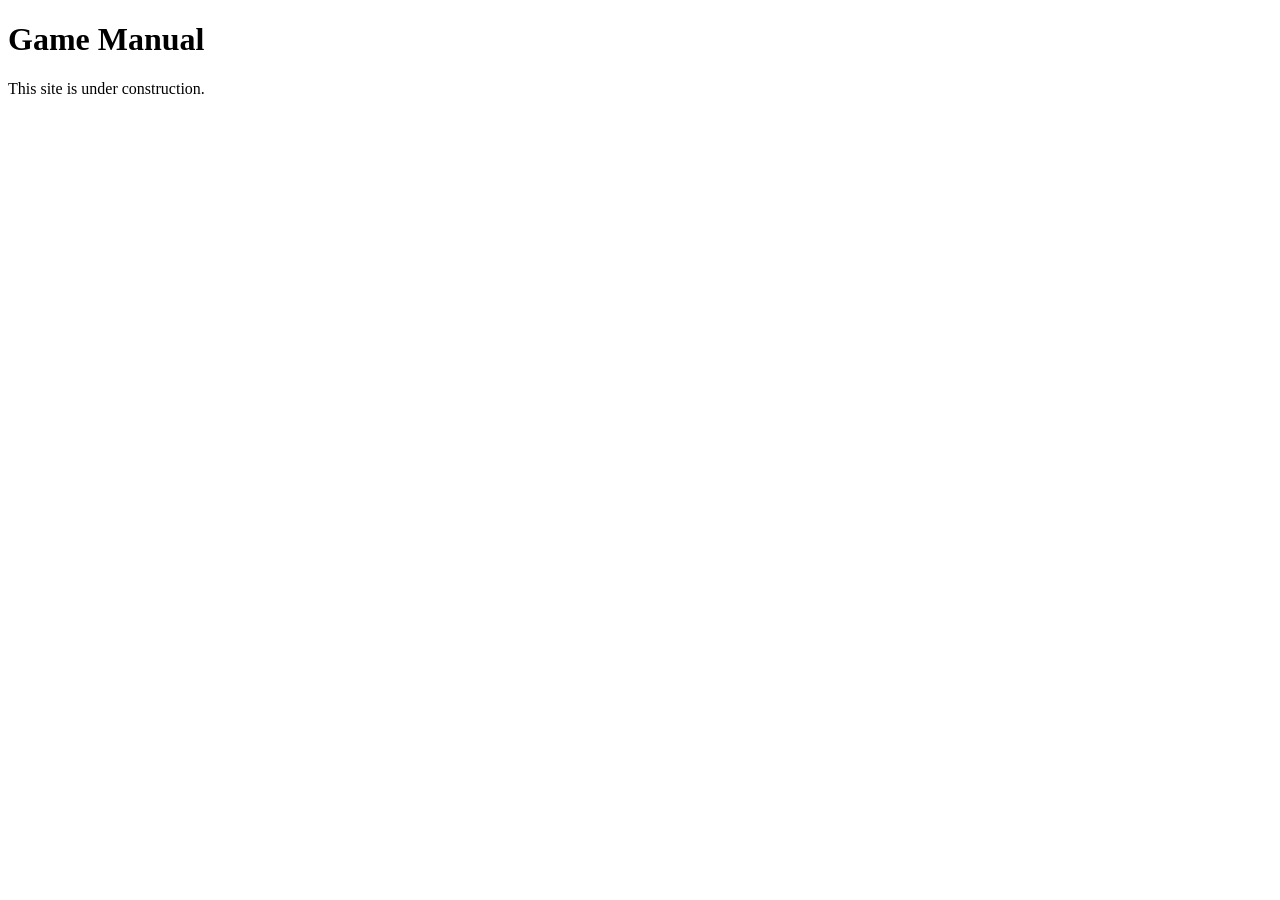
==== index.html @ 87ca074d "Add initial index.html for game manual" ====
<!doctype html>
<html lang="en">
  <head>
    <meta charset="utf-8" />
    <meta name="viewport" content="width=device-width, initial-scale=1" />
    <title>Game Manual</title>
  </head>
  <body>
    <h1>Game Manual</h1>
    <p>This site is under construction.</p>
  </body>
</html>
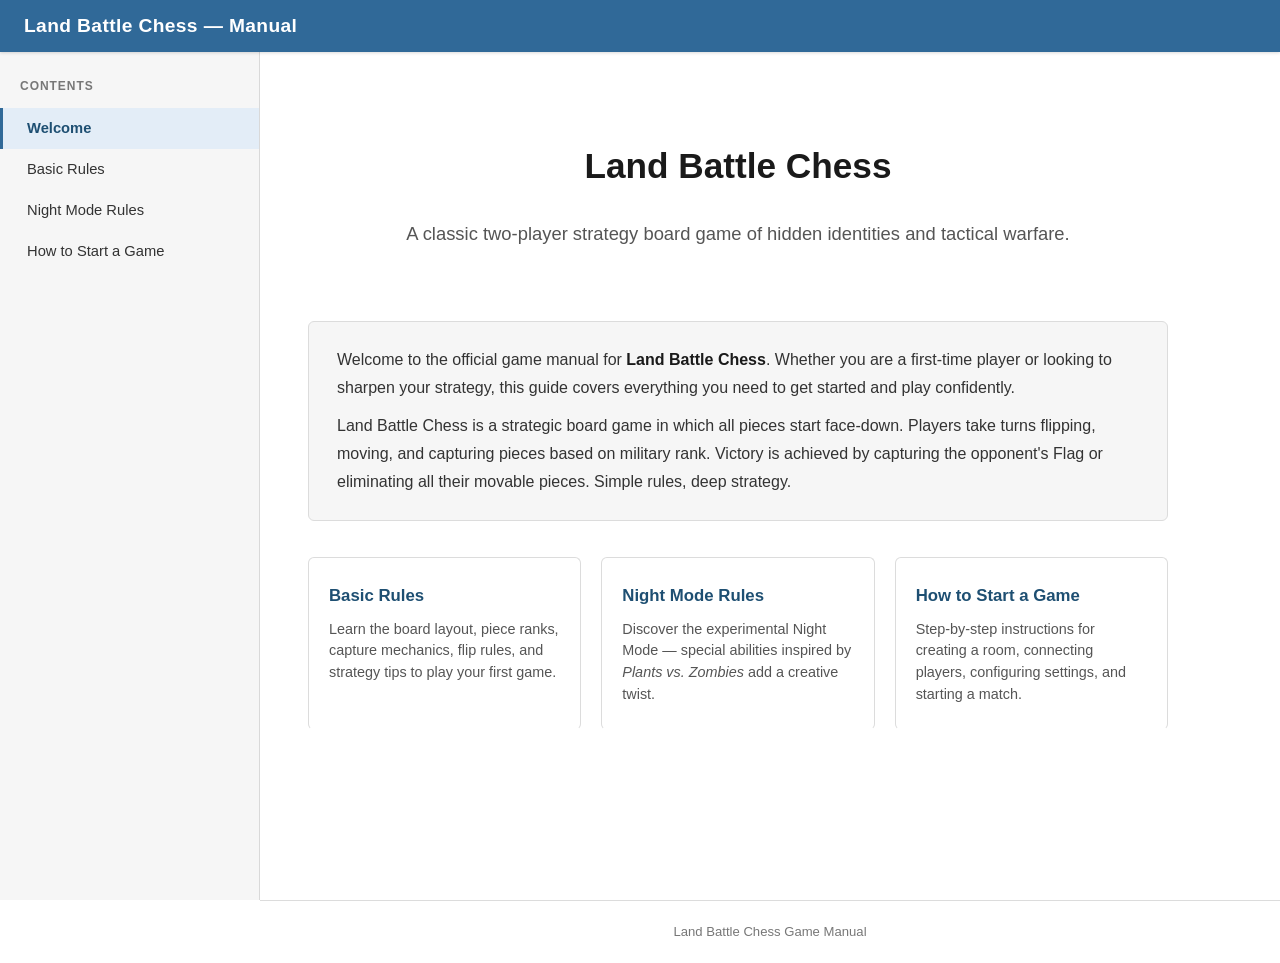
==== commit 47ac5580: "init website" ====
--- a/index.html
+++ b/index.html
@@ -1,12 +1,77 @@
-<!doctype html>
+<!DOCTYPE html>
 <html lang="en">
-  <head>
-    <meta charset="utf-8" />
-    <meta name="viewport" content="width=device-width, initial-scale=1" />
-    <title>Game Manual</title>
-  </head>
-  <body>
-    <h1>Game Manual</h1>
-    <p>This site is under construction.</p>
-  </body>
+<head>
+  <meta charset="utf-8">
+  <meta name="viewport" content="width=device-width, initial-scale=1">
+  <title>Land Battle Chess &mdash; Game Manual</title>
+  <link rel="stylesheet" href="style.css">
+</head>
+<body>
+
+<!-- Header -->
+<header class="site-header">
+  <button class="menu-toggle" aria-label="Toggle navigation" onclick="toggleSidebar()">&#9776;</button>
+  <a href="index.html" class="logo">Land Battle Chess &mdash; Manual</a>
+</header>
+
+<!-- Sidebar overlay (mobile) -->
+<div class="sidebar-overlay" id="sidebarOverlay" onclick="toggleSidebar()"></div>
+
+<!-- Layout -->
+<div class="page-wrapper">
+
+  <!-- Sidebar -->
+  <aside class="sidebar" id="sidebar">
+    <nav>
+      <div class="nav-section-label">Contents</div>
+      <a href="index.html" class="active">Welcome</a>
+      <a href="basic-rules.html">Basic Rules</a>
+      <a href="night-mode.html">Night Mode Rules</a>
+      <a href="how-to-start.html">How to Start a Game</a>
+    </nav>
+  </aside>
+
+  <!-- Content -->
+  <main class="content">
+    <div class="welcome-hero">
+      <h1>Land Battle Chess</h1>
+      <p class="tagline">A classic two-player strategy board game of hidden identities and tactical warfare.</p>
+    </div>
+
+    <div class="welcome-intro">
+      <p>Welcome to the official game manual for <strong>Land Battle Chess</strong>. Whether you are a first-time player or looking to sharpen your strategy, this guide covers everything you need to get started and play confidently.</p>
+      <p>Land Battle Chess is a strategic board game in which all pieces start face-down. Players take turns flipping, moving, and capturing pieces based on military rank. Victory is achieved by capturing the opponent's Flag or eliminating all their movable pieces. Simple rules, deep strategy.</p>
+    </div>
+
+    <div class="welcome-cards">
+      <a href="basic-rules.html" class="welcome-card">
+        <div class="card-title">Basic Rules</div>
+        <div class="card-desc">Learn the board layout, piece ranks, capture mechanics, flip rules, and strategy tips to play your first game.</div>
+      </a>
+      <a href="night-mode.html" class="welcome-card">
+        <div class="card-title">Night Mode Rules</div>
+        <div class="card-desc">Discover the experimental Night Mode &mdash; special abilities inspired by <em>Plants vs. Zombies</em> add a creative twist.</div>
+      </a>
+      <a href="how-to-start.html" class="welcome-card">
+        <div class="card-title">How to Start a Game</div>
+        <div class="card-desc">Step-by-step instructions for creating a room, connecting players, configuring settings, and starting a match.</div>
+      </a>
+    </div>
+  </main>
+
+</div>
+
+<!-- Footer -->
+<footer class="site-footer">
+  Land Battle Chess Game Manual
+</footer>
+
+<script>
+function toggleSidebar() {
+  document.getElementById('sidebar').classList.toggle('open');
+  document.getElementById('sidebarOverlay').classList.toggle('active');
+}
+</script>
+
+</body>
 </html>
--- a/style.css
+++ b/style.css
@@ -0,0 +1,427 @@
+/* ===== Root Variables ===== */
+:root {
+  --primary: #306998;
+  --primary-dark: #1e4f72;
+  --primary-light: #4a90c4;
+  --bg: #ffffff;
+  --sidebar-bg: #f6f6f6;
+  --sidebar-border: #d9d9d9;
+  --text: #333333;
+  --text-light: #555555;
+  --text-muted: #777777;
+  --heading: #1a1a1a;
+  --border: #dcdcdc;
+  --code-bg: #f0f0f0;
+  --link: #306998;
+  --link-hover: #1e4f72;
+  --active-bg: #e3edf7;
+  --active-border: #306998;
+  --header-height: 52px;
+  --sidebar-width: 260px;
+  --content-max: 860px;
+}
+
+/* ===== Reset ===== */
+*,
+*::before,
+*::after {
+  box-sizing: border-box;
+  margin: 0;
+  padding: 0;
+}
+
+/* ===== Base ===== */
+html {
+  font-size: 16px;
+  scroll-behavior: smooth;
+  scroll-padding-top: calc(var(--header-height) + 20px);
+}
+
+body {
+  font-family: -apple-system, BlinkMacSystemFont, "Segoe UI", Roboto, "Helvetica Neue", Arial, sans-serif;
+  color: var(--text);
+  background: var(--bg);
+  line-height: 1.7;
+  -webkit-font-smoothing: antialiased;
+}
+
+/* ===== Top Header ===== */
+.site-header {
+  position: fixed;
+  top: 0;
+  left: 0;
+  right: 0;
+  height: var(--header-height);
+  background: var(--primary);
+  color: #fff;
+  display: flex;
+  align-items: center;
+  padding: 0 24px;
+  z-index: 100;
+  box-shadow: 0 1px 3px rgba(0, 0, 0, 0.15);
+}
+
+.site-header .logo {
+  font-size: 1.2rem;
+  font-weight: 700;
+  color: #fff;
+  text-decoration: none;
+  letter-spacing: 0.02em;
+}
+
+.site-header .logo:hover {
+  opacity: 0.9;
+}
+
+.menu-toggle {
+  display: none;
+  background: none;
+  border: none;
+  color: #fff;
+  font-size: 1.5rem;
+  cursor: pointer;
+  padding: 4px 8px;
+  margin-right: 12px;
+  line-height: 1;
+}
+
+/* ===== Layout ===== */
+.page-wrapper {
+  display: flex;
+  margin-top: var(--header-height);
+  min-height: calc(100vh - var(--header-height));
+}
+
+/* ===== Sidebar ===== */
+.sidebar {
+  position: fixed;
+  top: var(--header-height);
+  left: 0;
+  bottom: 0;
+  width: var(--sidebar-width);
+  background: var(--sidebar-bg);
+  border-right: 1px solid var(--sidebar-border);
+  padding: 24px 0;
+  overflow-y: auto;
+  z-index: 50;
+}
+
+.sidebar nav {
+  display: flex;
+  flex-direction: column;
+}
+
+.sidebar .nav-section-label {
+  font-size: 0.75rem;
+  font-weight: 600;
+  text-transform: uppercase;
+  letter-spacing: 0.08em;
+  color: var(--text-muted);
+  padding: 0 20px 8px;
+  margin-bottom: 4px;
+}
+
+.sidebar a {
+  display: block;
+  padding: 8px 20px 8px 24px;
+  color: var(--text);
+  text-decoration: none;
+  font-size: 0.92rem;
+  border-left: 3px solid transparent;
+  transition: background 0.15s, border-color 0.15s, color 0.15s;
+}
+
+.sidebar a:hover {
+  background: #eaeaea;
+  color: var(--primary-dark);
+}
+
+.sidebar a.active {
+  background: var(--active-bg);
+  border-left-color: var(--active-border);
+  color: var(--primary-dark);
+  font-weight: 600;
+}
+
+/* ===== Main Content ===== */
+.content {
+  margin-left: var(--sidebar-width);
+  flex: 1;
+  padding: 36px 48px 60px;
+  max-width: calc(var(--content-max) + 96px);
+}
+
+/* ===== Typography ===== */
+.content h1 {
+  font-size: 2rem;
+  font-weight: 700;
+  color: var(--heading);
+  margin-bottom: 8px;
+  padding-bottom: 10px;
+  border-bottom: 2px solid var(--primary);
+}
+
+.content h1 + .subtitle {
+  color: var(--text-light);
+  font-size: 1.05rem;
+  margin-bottom: 28px;
+}
+
+.content h2 {
+  font-size: 1.5rem;
+  font-weight: 600;
+  color: var(--heading);
+  margin-top: 40px;
+  margin-bottom: 12px;
+  padding-bottom: 6px;
+  border-bottom: 1px solid var(--border);
+}
+
+.content h3 {
+  font-size: 1.15rem;
+  font-weight: 600;
+  color: var(--heading);
+  margin-top: 28px;
+  margin-bottom: 8px;
+}
+
+.content p {
+  margin-bottom: 14px;
+}
+
+.content ul,
+.content ol {
+  margin-bottom: 14px;
+  padding-left: 28px;
+}
+
+.content li {
+  margin-bottom: 6px;
+}
+
+.content li ul,
+.content li ol {
+  margin-top: 6px;
+  margin-bottom: 6px;
+}
+
+.content strong {
+  font-weight: 600;
+  color: var(--heading);
+}
+
+.content em {
+  font-style: italic;
+}
+
+.content a {
+  color: var(--link);
+  text-decoration: none;
+  border-bottom: 1px solid transparent;
+  transition: border-color 0.15s;
+}
+
+.content a:hover {
+  border-bottom-color: var(--link);
+}
+
+/* ===== Images ===== */
+.content figure {
+  margin: 24px 0;
+}
+
+.content figure img {
+  max-width: 100%;
+  height: auto;
+  border: 1px solid var(--border);
+  border-radius: 4px;
+  box-shadow: 0 1px 4px rgba(0, 0, 0, 0.08);
+}
+
+.content figure figcaption {
+  font-size: 0.85rem;
+  color: var(--text-muted);
+  margin-top: 6px;
+}
+
+/* Inline images (for pages without figure wrapper) */
+.content img {
+  max-width: 100%;
+  height: auto;
+  border: 1px solid var(--border);
+  border-radius: 4px;
+  box-shadow: 0 1px 4px rgba(0, 0, 0, 0.08);
+  margin: 20px 0;
+  display: block;
+}
+
+/* ===== Welcome Page ===== */
+.welcome-hero {
+  text-align: center;
+  padding: 48px 0 36px;
+}
+
+.welcome-hero h1 {
+  border-bottom: none;
+  font-size: 2.2rem;
+  margin-bottom: 12px;
+}
+
+.welcome-hero .tagline {
+  font-size: 1.15rem;
+  color: var(--text-light);
+  margin-bottom: 0;
+}
+
+.welcome-cards {
+  display: grid;
+  grid-template-columns: repeat(auto-fit, minmax(220px, 1fr));
+  gap: 20px;
+  margin-top: 36px;
+}
+
+.welcome-card {
+  border: 1px solid var(--border);
+  border-radius: 6px;
+  padding: 24px 20px;
+  text-decoration: none;
+  color: var(--text);
+  transition: border-color 0.2s, box-shadow 0.2s;
+  display: block;
+}
+
+.welcome-card:hover {
+  border-color: var(--primary-light);
+  box-shadow: 0 2px 8px rgba(48, 105, 152, 0.12);
+}
+
+.welcome-card .card-title {
+  font-size: 1.05rem;
+  font-weight: 600;
+  color: var(--primary-dark);
+  margin-bottom: 8px;
+}
+
+.welcome-card .card-desc {
+  font-size: 0.9rem;
+  color: var(--text-light);
+  line-height: 1.5;
+}
+
+.welcome-intro {
+  margin-top: 36px;
+  padding: 24px 28px;
+  background: var(--sidebar-bg);
+  border: 1px solid var(--border);
+  border-radius: 6px;
+  line-height: 1.75;
+}
+
+.welcome-intro p {
+  margin-bottom: 10px;
+}
+
+.welcome-intro p:last-child {
+  margin-bottom: 0;
+}
+
+/* ===== Table of Contents (in-page) ===== */
+.toc {
+  background: var(--sidebar-bg);
+  border: 1px solid var(--border);
+  border-radius: 6px;
+  padding: 16px 24px;
+  margin-bottom: 32px;
+}
+
+.toc .toc-title {
+  font-size: 0.85rem;
+  font-weight: 600;
+  text-transform: uppercase;
+  letter-spacing: 0.06em;
+  color: var(--text-muted);
+  margin-bottom: 10px;
+}
+
+.toc ol {
+  list-style: none;
+  padding-left: 0;
+  margin-bottom: 0;
+}
+
+.toc li {
+  margin-bottom: 4px;
+}
+
+.toc a {
+  font-size: 0.92rem;
+  color: var(--link);
+  text-decoration: none;
+}
+
+.toc a:hover {
+  text-decoration: underline;
+}
+
+/* ===== Footer ===== */
+.site-footer {
+  margin-left: var(--sidebar-width);
+  padding: 20px 48px;
+  border-top: 1px solid var(--border);
+  font-size: 0.82rem;
+  color: var(--text-muted);
+  text-align: center;
+}
+
+/* ===== Responsive ===== */
+@media (max-width: 800px) {
+  .menu-toggle {
+    display: block;
+  }
+
+  .sidebar {
+    transform: translateX(-100%);
+    transition: transform 0.25s ease;
+    box-shadow: none;
+  }
+
+  .sidebar.open {
+    transform: translateX(0);
+    box-shadow: 2px 0 12px rgba(0, 0, 0, 0.15);
+  }
+
+  .content {
+    margin-left: 0;
+    padding: 28px 20px 48px;
+  }
+
+  .site-footer {
+    margin-left: 0;
+    padding: 16px 20px;
+  }
+
+  .content h1 {
+    font-size: 1.6rem;
+  }
+
+  .content h2 {
+    font-size: 1.25rem;
+  }
+
+  .welcome-hero h1 {
+    font-size: 1.7rem;
+  }
+}
+
+/* Sidebar overlay on mobile */
+.sidebar-overlay {
+  display: none;
+  position: fixed;
+  inset: 0;
+  background: rgba(0, 0, 0, 0.3);
+  z-index: 40;
+}
+
+.sidebar-overlay.active {
+  display: block;
+}
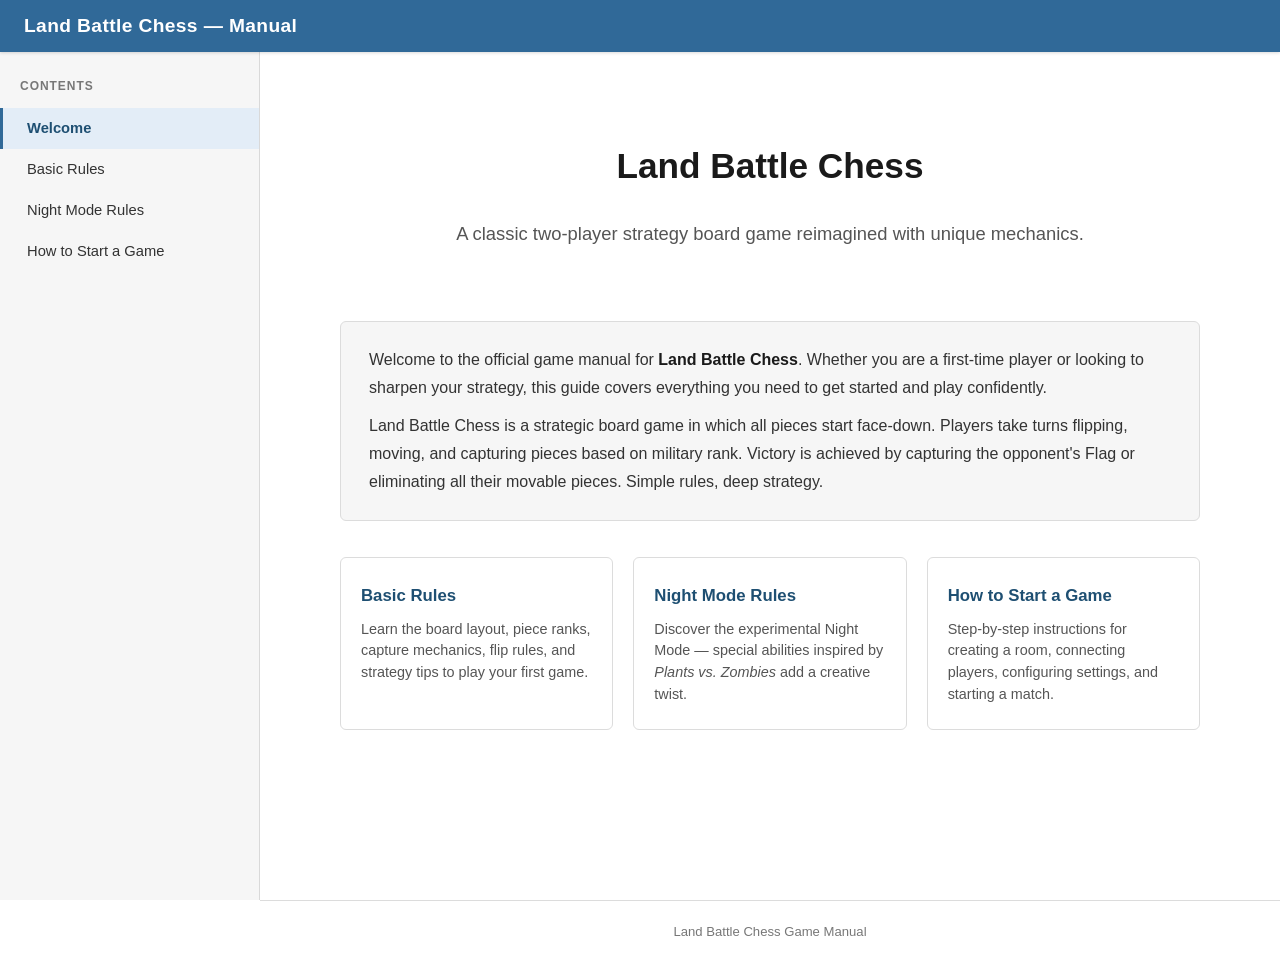
==== commit d02d99e6: "Fix welcome page" ====
--- a/index.html
+++ b/index.html
@@ -35,7 +35,7 @@
   <main class="content">
     <div class="welcome-hero">
       <h1>Land Battle Chess</h1>
-      <p class="tagline">A classic two-player strategy board game of hidden identities and tactical warfare.</p>
+      <p class="tagline">A classic two-player strategy board game reimagined with unique mechanics.</p>
     </div>
 
     <div class="welcome-intro">
--- a/style.css
+++ b/style.css
@@ -90,6 +90,7 @@
   display: flex;
   margin-top: var(--header-height);
   min-height: calc(100vh - var(--header-height));
+  padding-left: var(--sidebar-width);
 }
 
 /* ===== Sidebar ===== */
@@ -145,10 +146,10 @@
 
 /* ===== Main Content ===== */
 .content {
-  margin-left: var(--sidebar-width);
-  flex: 1;
+  width: 100%;
+  max-width: calc(var(--content-max) + 96px);
+  margin: 0 auto;
   padding: 36px 48px 60px;
-  max-width: calc(var(--content-max) + 96px);
 }
 
 /* ===== Typography ===== */
@@ -278,9 +279,10 @@
   grid-template-columns: repeat(auto-fit, minmax(220px, 1fr));
   gap: 20px;
   margin-top: 36px;
-}
-
-.welcome-card {
+  margin-bottom: 20px;
+}
+
+.content a.welcome-card {
   border: 1px solid var(--border);
   border-radius: 6px;
   padding: 24px 20px;
@@ -290,7 +292,7 @@
   display: block;
 }
 
-.welcome-card:hover {
+.content a.welcome-card:hover {
   border-color: var(--primary-light);
   box-shadow: 0 2px 8px rgba(48, 105, 152, 0.12);
 }
@@ -390,8 +392,11 @@
     box-shadow: 2px 0 12px rgba(0, 0, 0, 0.15);
   }
 
+  .page-wrapper {
+    padding-left: 0;
+  }
+
   .content {
-    margin-left: 0;
     padding: 28px 20px 48px;
   }
 
